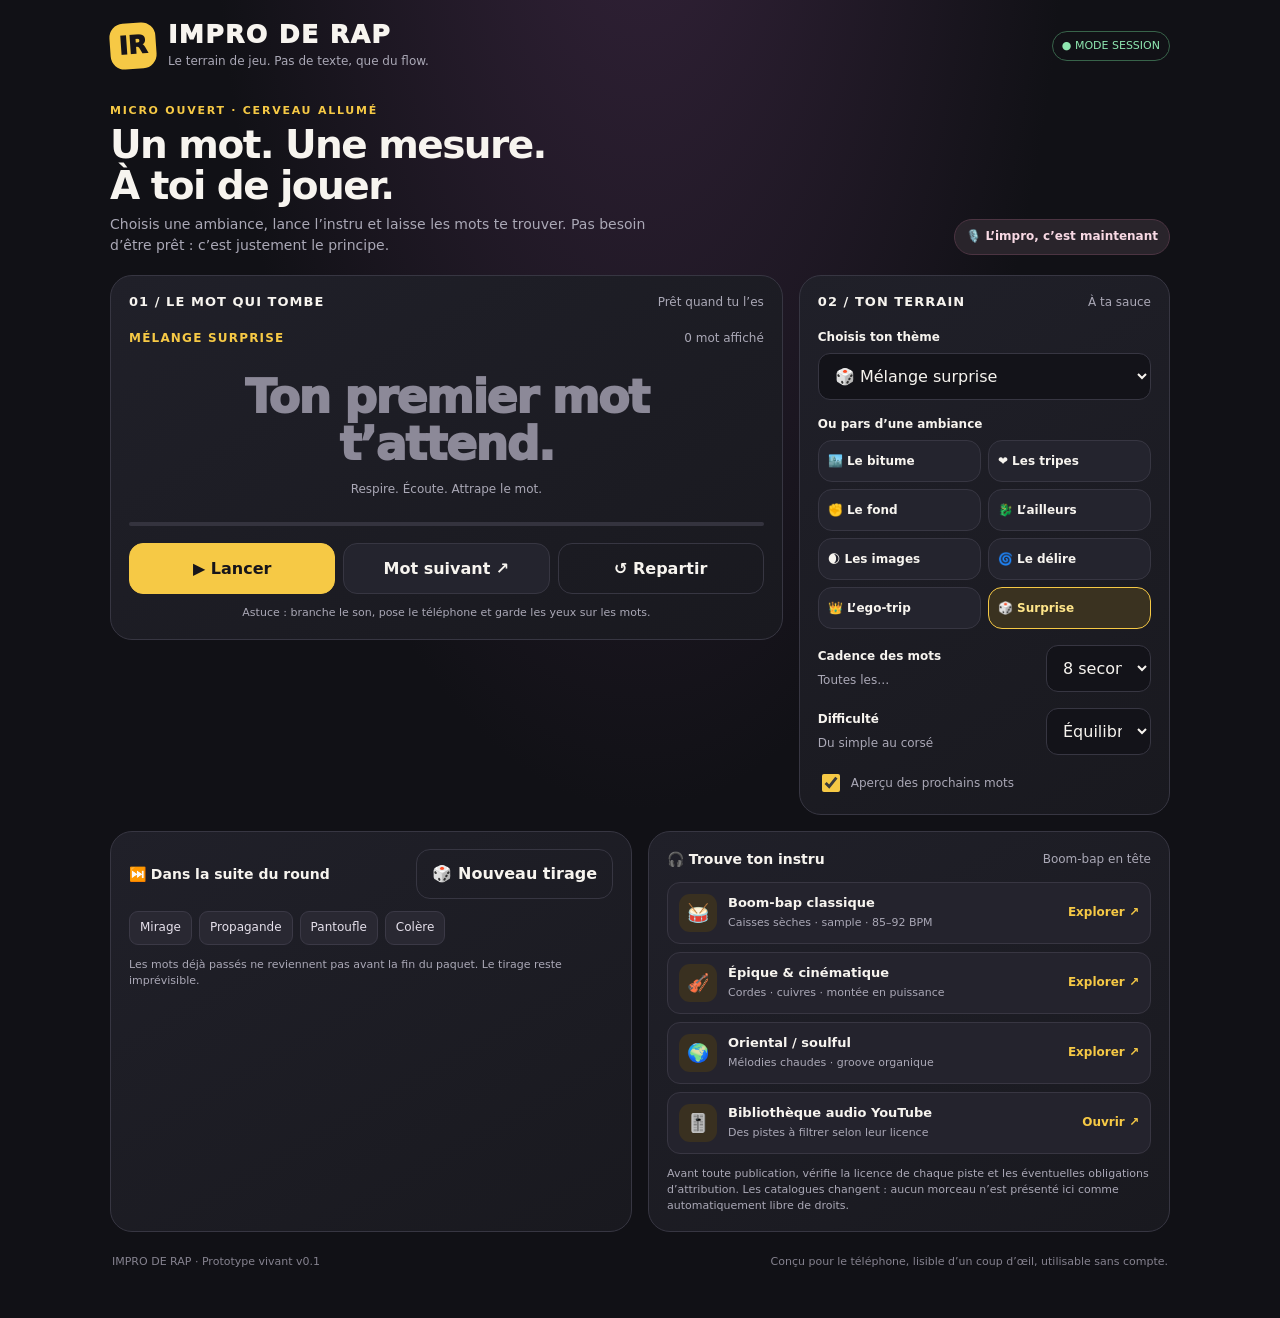
==== impro-rap/index.html @ ba286f82 "Ajouter le prototype autonome Impro de Rap" ====
<!doctype html>
<html lang="fr">
<head>
<meta charset="utf-8">
<meta name="viewport" content="width=device-width,initial-scale=1,viewport-fit=cover">
<meta name="theme-color" content="#111116">
<meta name="description" content="Impro de Rap — des thèmes, des mots au bon moment et des instrus pour lancer le freestyle.">
<title>IMPRO DE RAP — Le terrain de jeu</title>
<style>
:root{color-scheme:dark;--bg:#111116;--panel:#1b1b23;--panel2:#24242e;--ink:#f7f4ef;--muted:#aaa8b6;--hot:#f6c945;--pink:#ff5d8f;--line:#373642;--green:#8ee6b0}
*{box-sizing:border-box}html{min-height:100%;background:var(--bg)}body{margin:0;background:radial-gradient(ellipse at 50% -20%,#35233b 0,transparent 48%),var(--bg);color:var(--ink);font:16px/1.45 system-ui,-apple-system,BlinkMacSystemFont,"Segoe UI",sans-serif;min-height:100dvh}
button,select,input{font:inherit}button{cursor:pointer;color:inherit;border:1px solid var(--line);background:var(--panel2);border-radius:14px;padding:12px 15px;font-weight:750;transition:transform .12s,border-color .12s}button:active{transform:scale(.98)}button:focus-visible,a:focus-visible,select:focus-visible{outline:3px solid var(--hot);outline-offset:3px}button.primary{background:var(--hot);color:#17151a;border-color:var(--hot)}button.ghost{background:transparent}button:disabled{opacity:.4;cursor:not-allowed}
header{max-width:1100px;margin:auto;padding:22px 20px 10px;display:flex;align-items:center;justify-content:space-between;gap:16px}.brand{display:flex;align-items:center;gap:12px}.logo{width:46px;height:46px;border-radius:14px;display:grid;place-items:center;background:var(--hot);color:#17151a;font-size:25px;font-weight:1000;transform:rotate(-4deg)}h1{font-size:clamp(18px,4vw,25px);line-height:1.05;letter-spacing:.06em;margin:0;font-weight:950}.tagline{font-size:12px;color:var(--muted);margin-top:5px}.status{font-size:11px;color:var(--green);border:1px solid #38634a;border-radius:999px;padding:6px 9px;white-space:nowrap}
main{max-width:1100px;margin:auto;padding:12px 20px 48px}.intro{display:flex;align-items:end;justify-content:space-between;gap:16px;margin:10px 0 20px}.eyebrow{color:var(--hot);font-size:11px;letter-spacing:.16em;font-weight:900;text-transform:uppercase}.intro h2{font-size:clamp(24px,5vw,39px);letter-spacing:-.04em;line-height:1.06;margin:5px 0 8px}.intro p{color:var(--muted);margin:0;max-width:560px;font-size:14px}.pill{display:inline-flex;align-items:center;gap:7px;background:#29242b;color:#f8d9e4;border:1px solid #4c3442;padding:8px 11px;border-radius:999px;font-size:12px;font-weight:750;white-space:nowrap}
.layout{display:grid;grid-template-columns:minmax(0,1.45fr) minmax(270px,.8fr);gap:16px;align-items:start}.panel{background:linear-gradient(150deg,#202029,#19191f);border:1px solid var(--line);border-radius:22px;overflow:hidden}.panel-head{padding:17px 18px 0;display:flex;align-items:center;justify-content:space-between;gap:12px}.panel-title{font-size:13px;font-weight:900;letter-spacing:.08em;text-transform:uppercase}.muted{color:var(--muted);font-size:12px}
.stage{padding:18px;min-height:310px;display:flex;flex-direction:column}.stage-top{display:flex;justify-content:space-between;align-items:center;gap:10px}.theme-label{color:var(--hot);font-size:12px;font-weight:850;text-transform:uppercase;letter-spacing:.1em}.counter{font-size:12px;color:var(--muted);font-variant-numeric:tabular-nums}.word-wrap{flex:1;display:grid;place-items:center;text-align:center;padding:26px 4px 22px;min-height:175px}.word{font-size:clamp(42px,9vw,86px);font-weight:1000;letter-spacing:-.06em;line-height:1.02;overflow-wrap:anywhere;text-wrap:balance}.word.placeholder{font-size:clamp(28px,5vw,46px);color:#8c8998;letter-spacing:-.035em}.word-meta{color:var(--muted);font-size:12px;margin-top:13px}.progress{height:4px;background:#34333e;border-radius:9px;overflow:hidden;margin:0 0 17px}.progress span{height:100%;width:0;display:block;background:linear-gradient(90deg,var(--pink),var(--hot));transition:width .2s linear}.controls{display:grid;grid-template-columns:1fr 1fr 1fr;gap:8px}.controls button{padding:13px 8px}.control-note{text-align:center;color:var(--muted);font-size:11px;margin-top:11px}
.settings{padding:17px 18px 19px}.field{margin:0 0 16px}.field label{display:block;font-size:12px;font-weight:850;margin-bottom:7px}.field select{width:100%;background:#131319;border:1px solid var(--line);border-radius:12px;color:var(--ink);padding:12px}.theme-grid{display:grid;grid-template-columns:1fr 1fr;gap:7px}.theme-chip{text-align:left;font-size:12px;padding:10px 9px;min-height:42px}.theme-chip[aria-pressed=true]{border-color:var(--hot);background:#3a3220;color:#ffe68a}.setting-row{display:flex;align-items:center;justify-content:space-between;gap:12px}.setting-row select{width:105px}.toggle{display:flex;align-items:center;gap:8px;font-size:12px;color:var(--muted)}.toggle input{accent-color:var(--hot);width:18px;height:18px}
.lower{display:grid;grid-template-columns:1fr 1fr;gap:16px;margin-top:16px}.lower .panel{padding:17px 18px}.section-heading{display:flex;justify-content:space-between;align-items:center;gap:10px;margin-bottom:12px}.section-heading h3{font-size:14px;margin:0}.upcoming{display:flex;gap:7px;flex-wrap:wrap;min-height:34px}.upcoming span{background:#292832;border:1px solid #3b3946;border-radius:9px;padding:7px 10px;font-size:12px;color:#e5e0eb}.empty{font-size:12px;color:var(--muted)}.beat-list{display:grid;gap:8px}.beat{display:flex;align-items:center;gap:11px;background:#24232d;border:1px solid #383642;border-radius:13px;padding:11px}.beat-icon{flex:none;width:38px;height:38px;display:grid;place-items:center;border-radius:11px;background:#393020;color:var(--hot);font-size:18px}.beat-copy{min-width:0;flex:1}.beat-copy b{display:block;font-size:13px}.beat-copy small{display:block;color:var(--muted);font-size:11px;margin-top:2px}.beat a{color:var(--hot);font-size:12px;font-weight:850;text-decoration:none;white-space:nowrap}.fineprint{font-size:11px;color:var(--muted);margin:12px 0 0}.footer{display:flex;justify-content:space-between;gap:12px;color:#85828f;font-size:11px;padding:22px 2px 0}.footer a{color:#bcb7c6}
@media(max-width:760px){header{padding:16px 14px 8px}main{padding:8px 14px 32px}.intro{display:block;margin:14px 0 17px}.intro .pill{margin-top:12px}.layout{grid-template-columns:1fr}.stage{min-height:285px;padding:15px}.word-wrap{min-height:155px}.settings{padding:15px}.lower{grid-template-columns:1fr}.footer{display:block}.footer span{display:block;margin-top:5px}.status{font-size:10px}}
@media(prefers-reduced-motion:reduce){*,*:before,*:after{transition:none!important;scroll-behavior:auto!important}}
</style>
</head>
<body>
<header><div class="brand"><div class="logo" aria-hidden="true">IR</div><div><h1>IMPRO DE RAP</h1><div class="tagline">Le terrain de jeu. Pas de texte, que du flow.</div></div></div><span class="status">● MODE SESSION</span></header>
<main>
<section class="intro"><div><div class="eyebrow">Micro ouvert · cerveau allumé</div><h2>Un mot. Une mesure.<br>À toi de jouer.</h2><p>Choisis une ambiance, lance l’instru et laisse les mots te trouver. Pas besoin d’être prêt : c’est justement le principe.</p></div><span class="pill">🎙️ L’impro, c’est maintenant</span></section>
<div class="layout">
<section class="panel" aria-label="Scène d'improvisation">
<div class="panel-head"><span class="panel-title">01 / Le mot qui tombe</span><span class="muted" id="runState" aria-live="polite">Prêt quand tu l’es</span></div>
<div class="stage">
<div class="stage-top"><span class="theme-label" id="activeTheme">Thème libre</span><span class="counter" id="counter">0 mot affiché</span></div>
<div class="word-wrap"><div><div class="word placeholder" id="currentWord" aria-live="polite" aria-atomic="true">Ton premier mot<br>t’attend.</div><div class="word-meta" id="wordMeta">Respire. Écoute. Attrape le mot.</div></div></div>
<div class="progress" aria-hidden="true"><span id="progressBar"></span></div>
<div class="controls"><button class="primary" id="startBtn">▶ Lancer</button><button id="nextBtn">Mot suivant ↗</button><button class="ghost" id="resetBtn">↺ Repartir</button></div>
<div class="control-note">Astuce : branche le son, pose le téléphone et garde les yeux sur les mots.</div>
</div></section>
<aside class="panel" aria-label="Réglages"><div class="panel-head"><span class="panel-title">02 / Ton terrain</span><span class="muted">À ta sauce</span></div><div class="settings">
<div class="field"><label for="themeSelect">Choisis ton thème</label><select id="themeSelect"><option value="mix">🎲 Mélange surprise</option><option value="rue">🏙️ Rue & quotidien</option><option value="emotions">❤️ Émotions & relations</option><option value="societe">✊ Société & idées</option><option value="imaginaire">🐉 Imaginaire & fiction</option><option value="images">🌒 Images & poésie</option><option value="absurde">🌀 Absurde & décalé</option><option value="victoire">👑 Ego-trip & victoire</option></select></div>
<div class="field"><label>Ou pars d’une ambiance</label><div class="theme-grid" id="themeGrid"><button class="theme-chip" data-theme="rue" aria-pressed="false">🏙️ Le bitume</button><button class="theme-chip" data-theme="emotions" aria-pressed="false">❤️ Les tripes</button><button class="theme-chip" data-theme="societe" aria-pressed="false">✊ Le fond</button><button class="theme-chip" data-theme="imaginaire" aria-pressed="false">🐉 L’ailleurs</button><button class="theme-chip" data-theme="images" aria-pressed="false">🌒 Les images</button><button class="theme-chip" data-theme="absurde" aria-pressed="false">🌀 Le délire</button><button class="theme-chip" data-theme="victoire" aria-pressed="false">👑 L’ego-trip</button><button class="theme-chip" data-theme="mix" aria-pressed="true">🎲 Surprise</button></div></div>
<div class="field setting-row"><div><label for="intervalSelect">Cadence des mots</label><div class="muted">Toutes les…</div></div><select id="intervalSelect"><option value="4">4 secondes</option><option value="8" selected>8 secondes</option><option value="12">12 secondes</option><option value="16">16 secondes</option><option value="24">24 secondes</option><option value="manual">À la main</option></select></div>
<div class="field setting-row"><div><label for="densitySelect">Difficulté</label><div class="muted">Du simple au corsé</div></div><select id="densitySelect"><option value="easy">Chauffe</option><option value="mixed" selected>Équilibré</option><option value="hard">Technique</option></select></div>
<label class="toggle"><input id="showNext" type="checkbox" checked> Aperçu des prochains mots</label>
</div></aside></div>
<div class="lower">
<section class="panel"><div class="section-heading"><h3>⏭️ Dans la suite du round</h3><button class="ghost" id="shuffleBtn">🎲 Nouveau tirage</button></div><div class="upcoming" id="upcoming"><span class="empty">Les prochains mots apparaîtront ici.</span></div><p class="fineprint">Les mots déjà passés ne reviennent pas avant la fin du paquet. Le tirage reste imprévisible.</p></section>
<section class="panel"><div class="section-heading"><h3>🎧 Trouve ton instru</h3><span class="muted">Boom-bap en tête</span></div><div class="beat-list">
<div class="beat"><div class="beat-icon">🥁</div><div class="beat-copy"><b>Boom-bap classique</b><small>Caisses sèches · sample · 85–92 BPM</small></div><a href="https://pixabay.com/music/search/boom%20bap/" target="_blank" rel="noopener noreferrer">Explorer ↗</a></div>
<div class="beat"><div class="beat-icon">🎻</div><div class="beat-copy"><b>Épique & cinématique</b><small>Cordes · cuivres · montée en puissance</small></div><a href="https://pixabay.com/music/search/epic%20hip%20hop/" target="_blank" rel="noopener noreferrer">Explorer ↗</a></div>
<div class="beat"><div class="beat-icon">🌍</div><div class="beat-copy"><b>Oriental / soulful</b><small>Mélodies chaudes · groove organique</small></div><a href="https://pixabay.com/music/search/oriental%20hip%20hop/" target="_blank" rel="noopener noreferrer">Explorer ↗</a></div>
<div class="beat"><div class="beat-icon">🎚️</div><div class="beat-copy"><b>Bibliothèque audio YouTube</b><small>Des pistes à filtrer selon leur licence</small></div><a href="https://www.youtube.com/audiolibrary" target="_blank" rel="noopener noreferrer">Ouvrir ↗</a></div>
</div><p class="fineprint">Avant toute publication, vérifie la licence de chaque piste et les éventuelles obligations d’attribution. Les catalogues changent : aucun morceau n’est présenté ici comme automatiquement libre de droits.</p></section>
</div>
<div class="footer"><span>IMPRO DE RAP · Prototype vivant v0.1</span><span>Conçu pour le téléphone, lisible d’un coup d’œil, utilisable sans compte.</span></div>
</main>
<script>
const BANK={
rue:{label:"Rue & quotidien",easy:["Métro","Boulot","Famille","Quartier","Retard","Café","Loyer","Voisin","École","Facture","Béton","Fenêtre","Boulangerie","Trajet","Dimanche","Palier","Banc","Pluie"],hard:["Interphone","Périphérique","Insomnie","Gentrification","Contrôle","Bureaucratie","Interstice","Routine","Solitude urbaine","Dernier étage"]},
emotions:{label:"Émotions & relations",easy:["Amour","Doute","Frère","Mère","Pardon","Fierté","Manque","Rire","Larmes","Promesse","Regard","Départ","Retour","Secret","Confiance","Colère"],hard:["Ambivalence","Ressentiment","Transmission","Vulnérabilité","Désillusion","Compromis","Nostalgie","Contradiction","Réconciliation","Non-dit"]},
societe:{label:"Société & idées",easy:["Liberté","Justice","École","Travail","Frontière","Pouvoir","Argent","Droit","Voix","Grève","Choix","Peuple","Écran","Égalité","Règle","Avenir"],hard:["Précarité","Propagande","Résistance","Hypocrisie","Solidarité","Censure","Privilège","Légitimité","Désobéissance","Paradoxe"]},
imaginaire:{label:"Imaginaire & fiction",easy:["Dragon","Portail","Sorcière","Planète","Fantôme","Trésor","Masque","Géant","Potion","Robot","Forêt","Lune","Pirate","Oracle","Château","Mirage"],hard:["Métamorphose","Prophétie","Paradoxe temporel","Civilisation perdue","Invisibilité","Créature hybride","Univers parallèle","Apocalypse","Immortalité","Dimension"]},
images:{label:"Images & poésie",easy:["Écho","Cendre","Miroir","Racine","Orage","Ombre","Lumière","Sable","Encre","Cicatrice","Horizon","Vertige","Marée","Poussière","Étincelle","Silence"],hard:["Constellation","Métaphore","Éphémère","Réverbération","Abîme","Alchimie","Fissure","Crépuscule","Éclipse","Infini"]},
absurde:{label:"Absurde & décalé",easy:["Cornichon","Canard","Pantoufle","Mayonnaise","Ascenseur","Licorne","Dentier","Brocoli","Valise","Pingouin","Chaussette","Trompette","Baguette","Parapluie","Yaourt","Pigeon"],hard:["Diplomatie du grille-pain","Syndicat des fantômes","République bananière","Hypnose collective","Complot des pigeons","Chaise quantique","Démission du soleil","Procès d’une tartine"]},
victoire:{label:"Ego-trip & victoire",easy:["Couronne","Sommet","Talent","Respect","Légende","Flamme","Roi","Équipe","Victoire","Style","Force","Micro","Scène","Champion","Rythme","Impact"],hard:["Précision chirurgicale","Élégance insolente","Suprématie","Démonstration","Intemporalité","Domination","Signature","Inarrêtable","Virtuosité","Panache"]}
};
const $=id=>document.getElementById(id);let theme="mix",deck=[],history=[],timer=null,remaining=0,running=false,shown=0,lastTick=0;
function poolFor(k){const d=$("densitySelect").value;const all=BANK[k];return d==="easy"?all.easy:d==="hard"?all.hard:[...all.easy,...all.hard]}
function allPool(){return theme==="mix"?Object.keys(BANK).flatMap(k=>poolFor(k)):poolFor(theme)}
function shuffle(a){for(let i=a.length-1;i>0;i--){const j=Math.floor(Math.random()*(i+1));[a[i],a[j]]=[a[j],a[i]]}return a}
function makeDeck(){let pool=allPool();if(pool.length>1&&history.length){const recent=new Set(history.slice(-5));const filtered=pool.filter(w=>!recent.has(w));if(filtered.length)pool=filtered}deck=shuffle([...pool]);renderUpcoming()}
function updateTheme(){const opt=$("themeSelect").selectedOptions[0];$("activeTheme").textContent=theme==="mix"?"Mélange surprise":BANK[theme].label;document.querySelectorAll(".theme-chip").forEach(b=>b.setAttribute("aria-pressed",String(b.dataset.theme===theme)));makeDeck()}
function chooseTheme(k){theme=k;$("themeSelect").value=k;updateTheme()}
function drawWord(){if(!deck.length)makeDeck();const word=deck.pop();history.push(word);shown++;$("currentWord").classList.remove("placeholder");$("currentWord").textContent=word;$("wordMeta").textContent=theme==="mix"?"Fais-le tien. Trouve l’angle.":BANK[theme].label+" · à toi de l’intégrer";$("counter").textContent=shown+" mot"+(shown>1?"s":"")+" affiché"+(shown>1?"s":"");renderUpcoming();if(running)resetProgress()}
function renderUpcoming(){const el=$("upcoming");if(!$("showNext").checked){el.innerHTML='<span class="empty">Aperçu masqué : place à la surprise.</span>';return}const words=deck.slice(-4).reverse();el.innerHTML=words.length?words.map(w=>'<span>'+escapeHtml(w)+'</span>').join(""):'<span class="empty">Nouveau paquet en préparation…</span>'}
function escapeHtml(s){return s.replace(/[&<>"']/g,c=>({"&":"&amp;","<":"&lt;",">":"&gt;",'"':"&quot;","'":"&#39;"}[c]))}
function interval(){return $("intervalSelect").value}
function resetProgress(){remaining=Number(interval())||0;lastTick=Date.now();$("progressBar").style.width="0%"}
function stop(){running=false;if(timer){clearInterval(timer);timer=null}$("startBtn").textContent="▶ Reprendre";$("runState").textContent="En pause";$("progressBar").style.width="0%"}
function start(){if(running){stop();return}running=true;$("startBtn").textContent="Ⅱ Pause";$("runState").textContent="En cours";if(!shown)drawWord();if(interval()==="manual"){ $("runState").textContent="À la main";return}resetProgress();timer=setInterval(()=>{if(!running||interval()==="manual")return;const elapsed=(Date.now()-lastTick)/1000;const total=Number(interval());const pct=Math.min(100,elapsed/total*100);$("progressBar").style.width=pct+"%";if(elapsed>=total)drawWord()},100)}
$("startBtn").addEventListener("click",start);$("nextBtn").addEventListener("click",()=>drawWord());$("resetBtn").addEventListener("click",()=>{stop();shown=0;history=[];makeDeck();$("currentWord").classList.add("placeholder");$("currentWord").innerHTML="Ton premier mot<br>t’attend.";$("wordMeta").textContent="Respire. Écoute. Attrape le mot.";$("counter").textContent="0 mot affiché";$("startBtn").textContent="▶ Lancer";$("runState").textContent="Prêt quand tu l’es";resetProgress()});
$("themeSelect").addEventListener("change",e=>chooseTheme(e.target.value));document.querySelectorAll(".theme-chip").forEach(b=>b.addEventListener("click",()=>chooseTheme(b.dataset.theme)));$("densitySelect").addEventListener("change",makeDeck);$("shuffleBtn").addEventListener("click",()=>{makeDeck();if(!running)drawWord()});$("showNext").addEventListener("change",renderUpcoming);$("intervalSelect").addEventListener("change",()=>{if(running){if(timer){clearInterval(timer);timer=null}if(interval()==="manual"){$("runState").textContent="À la main";$("progressBar").style.width="0%"}else{resetProgress();timer=setInterval(()=>{if(!running)return;const elapsed=(Date.now()-lastTick)/1000;const total=Number(interval());$("progressBar").style.width=Math.min(100,elapsed/total*100)+"%";if(elapsed>=total)drawWord()},100)}}});
makeDeck();updateTheme();resetProgress();
</script>
</body></html>
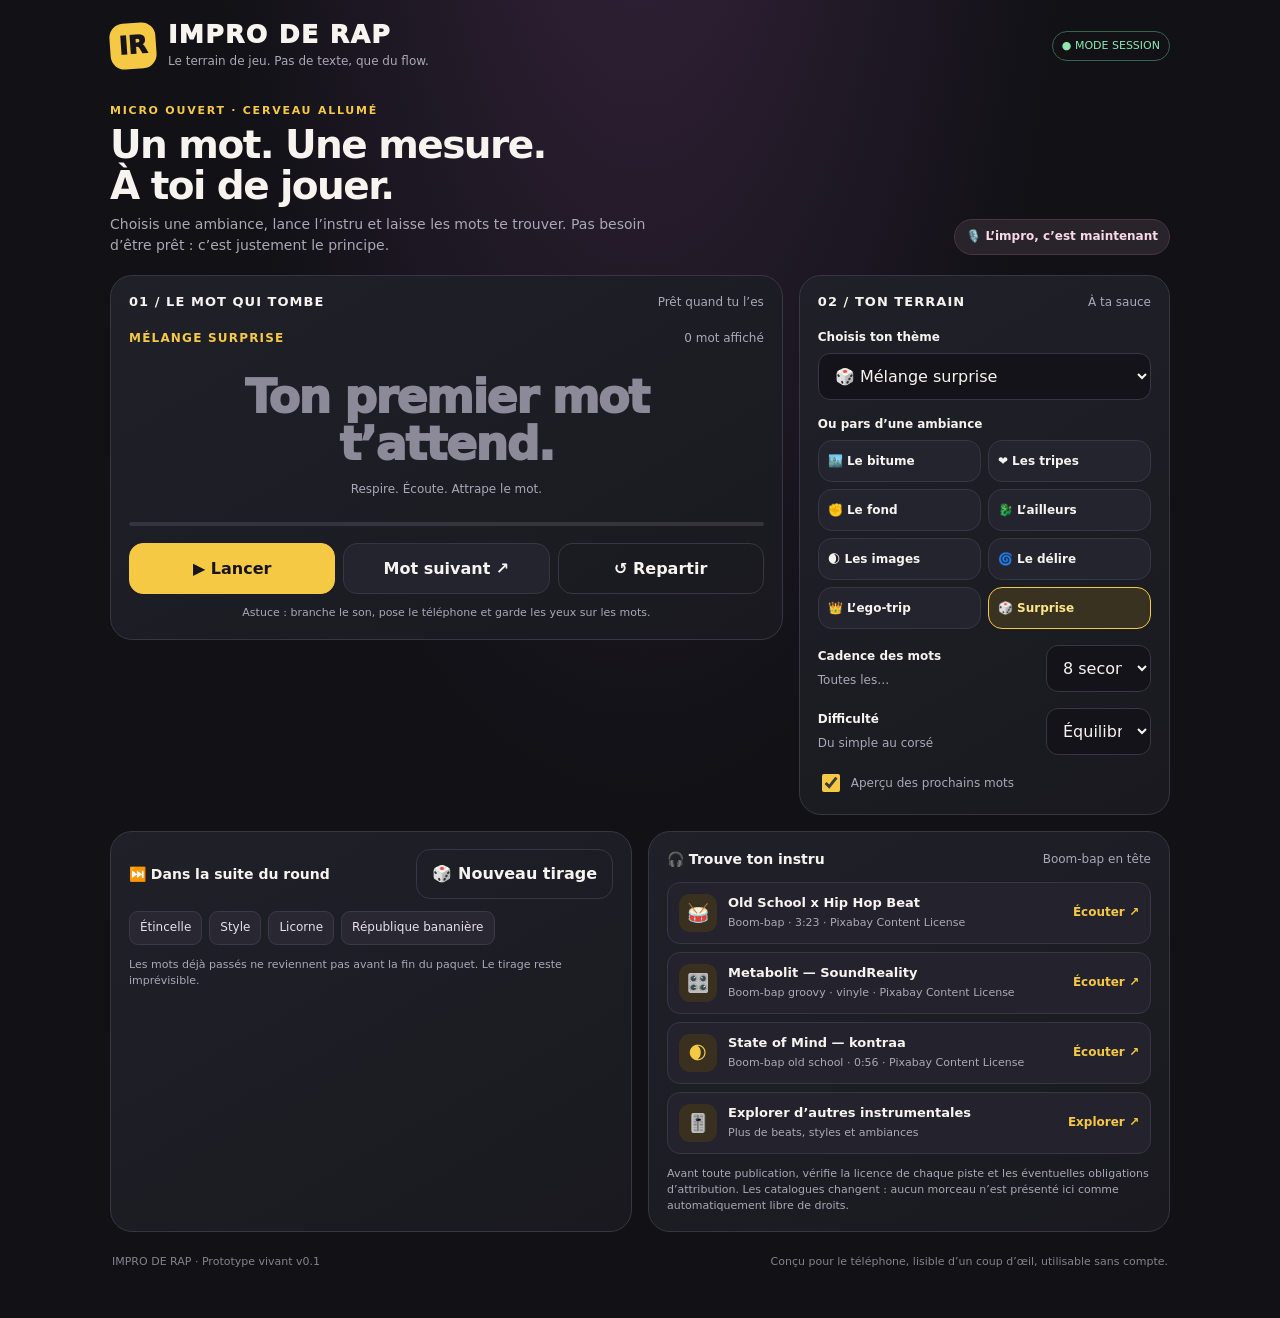
==== commit f51af680: "Sélectionner des instrumentales boom-bap avec sources" ====
--- a/impro-rap/index.html
+++ b/impro-rap/index.html
@@ -43,12 +43,10 @@
 </div></aside></div>
 <div class="lower">
 <section class="panel"><div class="section-heading"><h3>⏭️ Dans la suite du round</h3><button class="ghost" id="shuffleBtn">🎲 Nouveau tirage</button></div><div class="upcoming" id="upcoming"><span class="empty">Les prochains mots apparaîtront ici.</span></div><p class="fineprint">Les mots déjà passés ne reviennent pas avant la fin du paquet. Le tirage reste imprévisible.</p></section>
-<section class="panel"><div class="section-heading"><h3>🎧 Trouve ton instru</h3><span class="muted">Boom-bap en tête</span></div><div class="beat-list">
-<div class="beat"><div class="beat-icon">🥁</div><div class="beat-copy"><b>Boom-bap classique</b><small>Caisses sèches · sample · 85–92 BPM</small></div><a href="https://pixabay.com/music/search/boom%20bap/" target="_blank" rel="noopener noreferrer">Explorer ↗</a></div>
-<div class="beat"><div class="beat-icon">🎻</div><div class="beat-copy"><b>Épique & cinématique</b><small>Cordes · cuivres · montée en puissance</small></div><a href="https://pixabay.com/music/search/epic%20hip%20hop/" target="_blank" rel="noopener noreferrer">Explorer ↗</a></div>
-<div class="beat"><div class="beat-icon">🌍</div><div class="beat-copy"><b>Oriental / soulful</b><small>Mélodies chaudes · groove organique</small></div><a href="https://pixabay.com/music/search/oriental%20hip%20hop/" target="_blank" rel="noopener noreferrer">Explorer ↗</a></div>
-<div class="beat"><div class="beat-icon">🎚️</div><div class="beat-copy"><b>Bibliothèque audio YouTube</b><small>Des pistes à filtrer selon leur licence</small></div><a href="https://www.youtube.com/audiolibrary" target="_blank" rel="noopener noreferrer">Ouvrir ↗</a></div>
-</div><p class="fineprint">Avant toute publication, vérifie la licence de chaque piste et les éventuelles obligations d’attribution. Les catalogues changent : aucun morceau n’est présenté ici comme automatiquement libre de droits.</p></section>
+<section class="panel"><div class="section-heading"><h3>🎧 Trouve ton instru</h3><span class="muted">Boom-bap en tête</span></div><div class="beat-list"><div class="beat"><div class="beat-icon">🥁</div><div class="beat-copy"><b>Old School x Hip Hop Beat</b><small>Boom-bap · 3:23 · Pixabay Content License</small></div><a href="https://pixabay.com/music/beats-old-school-x-hip-hop-beat-boom-bap-instrumental-word-for-word-331748/" target="_blank" rel="noopener noreferrer">Écouter ↗</a></div>
+<div class="beat"><div class="beat-icon">🎛️</div><div class="beat-copy"><b>Metabolit — SoundReality</b><small>Boom-bap groovy · vinyle · Pixabay Content License</small></div><a href="https://pixabay.com/music/beats-metabolit-124939/" target="_blank" rel="noopener noreferrer">Écouter ↗</a></div>
+<div class="beat"><div class="beat-icon">🌒</div><div class="beat-copy"><b>State of Mind — kontraa</b><small>Boom-bap old school · 0:56 · Pixabay Content License</small></div><a href="https://pixabay.com/music/beats-state-of-mind-boom-bap-music-451240/" target="_blank" rel="noopener noreferrer">Écouter ↗</a></div>
+<div class="beat"><div class="beat-icon">🎚️</div><div class="beat-copy"><b>Explorer d’autres instrumentales</b><small>Plus de beats, styles et ambiances</small></div><a href="https://www.youtube.com/audiolibrary" target="_blank" rel="noopener noreferrer">Explorer ↗</a></div></div><p class="fineprint">Avant toute publication, vérifie la licence de chaque piste et les éventuelles obligations d’attribution. Les catalogues changent : aucun morceau n’est présenté ici comme automatiquement libre de droits.</p></section>
 </div>
 <div class="footer"><span>IMPRO DE RAP · Prototype vivant v0.1</span><span>Conçu pour le téléphone, lisible d’un coup d’œil, utilisable sans compte.</span></div>
 </main>
